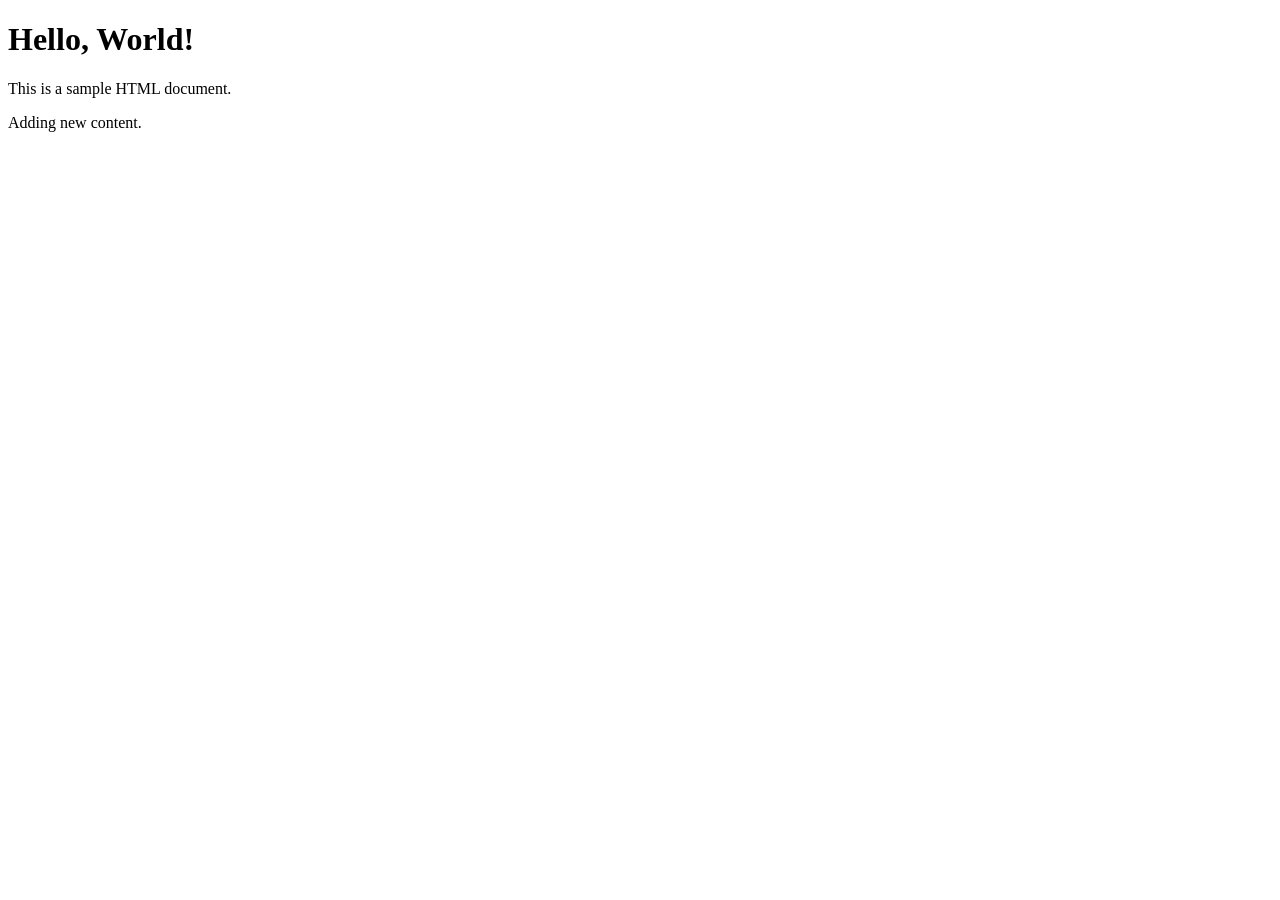
==== index.html @ e176e433 "Adding content" ====
<!DOCTYPE html>
<html lang="en">
<head>
    <meta charset="UTF-8">
    <meta name="viewport" content="width=device-width, initial-scale=1.0">
    <title>Document</title>
</head>
<body>
    <div class="container">
        <h1>Hello, World!</h1>
        <p>This is a sample HTML document.</p>
    </div>  

    <p>Adding new content.</p>
</body>
</html>
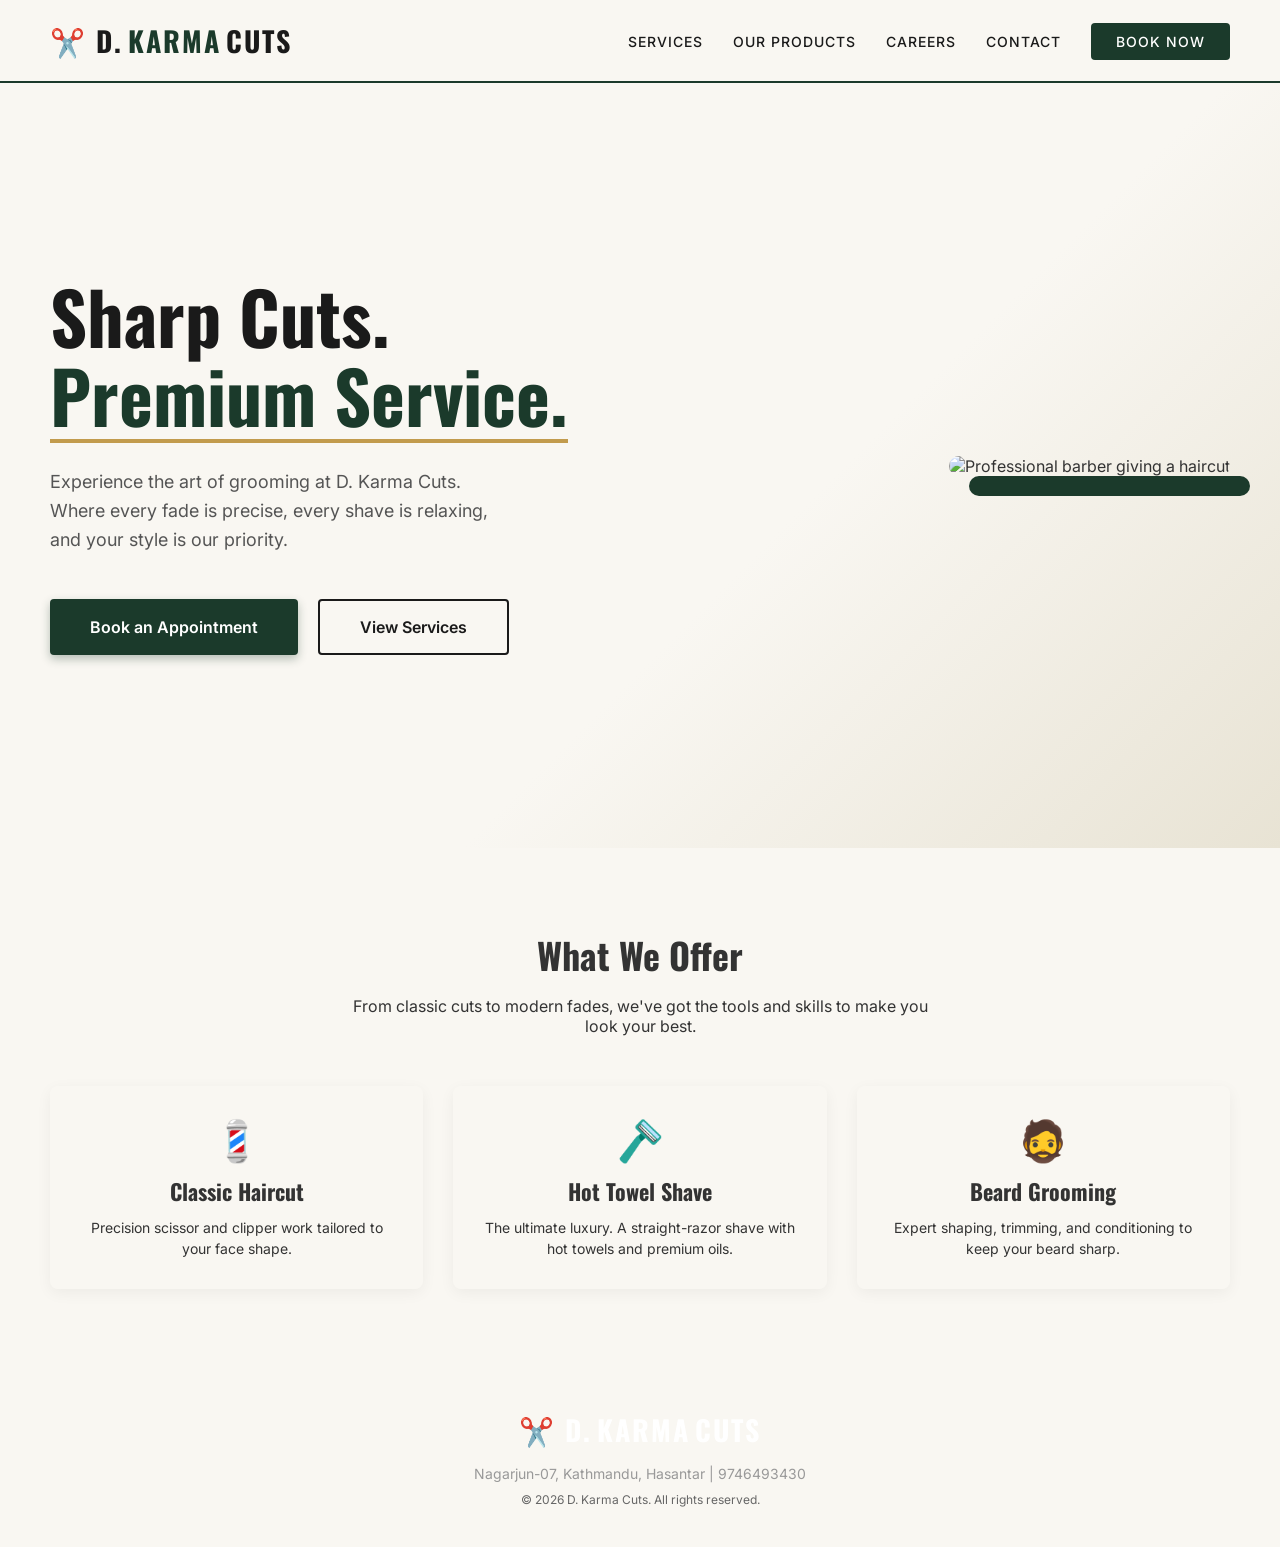
==== commit 96c981a4: "Updating index.html and contact.html page" ====
--- a/index.html
+++ b/index.html
@@ -3,14 +3,81 @@
 <head>
     <meta charset="UTF-8">
     <meta name="viewport" content="width=device-width, initial-scale=1.0">
-    <title>Document</title>
+    <title>D. Karma Cuts | Premium Barber Shop</title>
+    <link rel="stylesheet" href="style.css">
 </head>
 <body>
-    <div class="container">
-        <h1>Hello, World!</h1>
-        <p>This is a sample HTML document.</p>
-    </div>  
 
-    <p>Adding new content.</p>
+    <nav>
+        <div class="logo">✂️ D. <span>KARMA</span> CUTS</div>
+        <ul class="nav-links">
+            <li><a href="#services">Services</a></li>
+            <li><a href="#products">Our Products</a></li>
+            <li><a href="#Careers">Careers</a></li>
+            <li><a href="contact.html">Contact</a></li>
+            <li><a href="#book" class="book-btn">Book Now</a></li>
+        </ul>
+    </nav>
+
+    <header class="hero" id="home">
+        <div class="hero-content">
+            <h1 class="hero-title">
+                Sharp Cuts.<br>
+                <span>Premium Service.</span>
+            </h1>
+            <p class="hero-subtext">
+                Experience the art of grooming at D. Karma Cuts. 
+                Where every fade is precise, every shave is relaxing, 
+                and your style is our priority.
+            </p>
+            <div class="hero-buttons">
+                <a href="#book" class="cta-primary">Book an Appointment</a>
+                <a href="#services" class="cta-secondary">View Services</a>
+            </div>
+        </div>
+
+        <div class="hero-image-container">
+            <img src="https://images.unsplash.com/photo-1585747860715-2ba37e788b70?q=80&w=1000&auto=format&fit=crop" alt="Professional barber giving a haircut" class="hero-image">
+        </div>
+    </header>
+
+    <section id="services" style="padding: 80px 50px; background: var(--bg-light-gray); text-align: center;">
+        <h2 style="font-family: 'Oswald', sans-serif; font-size: 36px; color: var(--dark-gray); margin-bottom: 15px;">
+            What We <span style="border-bottom: 3px solid var(--pure-black); padding-bottom: 5px;">Offer</span>
+        </h2>
+        <p style="color: var(--mid-gray); margin-bottom: 50px; max-width: 600px; margin-left: auto; margin-right: auto;">
+            From classic cuts to modern fades, we've got the tools and skills to make you look your best.
+        </p>
+
+        <div style="display: flex; justify-content: center; gap: 30px; flex-wrap: wrap; max-width: 1200px; margin: 0 auto;">
+          
+            <div style="background: var(--pure-white); padding: 30px; border-radius: 8px; flex: 1; min-width: 250px; box-shadow: 0 4px 15px rgba(0,0,0,0.05); border: 1px solid var(--light-gray);">
+                <div style="font-size: 40px; margin-bottom: 10px;">💈</div>
+                <h3 style="font-family: 'Oswald', sans-serif; font-size: 22px; color: var(--dark-gray);">Classic Haircut</h3>
+                <p style="color: var(--mid-gray); font-size: 14px; line-height: 1.5; margin-top: 10px;">Precision scissor and clipper work tailored to your face shape.</p>
+            </div>
+
+            <div style="background: var(--pure-white); padding: 30px; border-radius: 8px; flex: 1; min-width: 250px; box-shadow: 0 4px 15px rgba(0,0,0,0.05); border: 1px solid var(--light-gray);">
+                <div style="font-size: 40px; margin-bottom: 10px;">🪒</div>
+                <h3 style="font-family: 'Oswald', sans-serif; font-size: 22px; color: var(--dark-gray);">Hot Towel Shave</h3>
+                <p style="color: var(--mid-gray); font-size: 14px; line-height: 1.5; margin-top: 10px;">The ultimate luxury. A straight-razor shave with hot towels and premium oils.</p>
+            </div>
+
+            <div style="background: var(--pure-white); padding: 30px; border-radius: 8px; flex: 1; min-width: 250px; box-shadow: 0 4px 15px rgba(0,0,0,0.05); border: 1px solid var(--light-gray);">
+                <div style="font-size: 40px; margin-bottom: 10px;">🧔</div>
+                <h3 style="font-family: 'Oswald', sans-serif; font-size: 22px; color: var(--dark-gray);">Beard Grooming</h3>
+                <p style="color: var(--mid-gray); font-size: 14px; line-height: 1.5; margin-top: 10px;">Expert shaping, trimming, and conditioning to keep your beard sharp.</p>
+            </div>
+        </div>
+    </section>
+
+    <footer style="background: var(--pure-black); color: #ffffff; padding: 40px 50px; text-align: center; border-top: 4px solid var(--light-gray);">
+        <div class="logo" style="justify-content: center; color: #ffffff; margin-bottom: 15px;">
+            ✂️ D. <span style="color: var(--light-gray);">KARMA</span> CUTS
+        </div>
+        <p style="color: #999; font-size: 14px; margin-bottom: 10px;">Nagarjun-07, Kathmandu, Hasantar | 9746493430</p>
+        <p style="color: #666; font-size: 12px;">&copy; 2026 D. Karma Cuts. All rights reserved.</p>
+    </footer>
+
 </body>
 </html>
--- a/style.css
+++ b/style.css
@@ -0,0 +1,256 @@
+@import url('https://fonts.googleapis.com/css2?family=Oswald:wght@500;700&family=Inter:wght@400;500&display=swap');
+
+* {
+    margin: 0;
+    padding: 0;
+    box-sizing: border-box;
+}
+
+body {
+    font-family: 'Inter', sans-serif;
+    color: #333333;
+    background-color: #F9F7F2;
+    overflow-x: hidden;
+}
+
+:root {
+    --brand-green: #1B3A2B;
+    --brand-gold: #C29B4D;
+    --bg-cream: #F9F7F2;
+    --bg-cream-dark: #e8e3d4;
+    --text-dark: #1A1A1A;
+    --text-gray: #555555;
+}
+
+nav {
+    display: flex;
+    justify-content: space-between;
+    align-items: center;
+    padding: 20px 50px;
+    background: var(--bg-cream);
+    border-bottom: 2px solid var(--brand-green);
+    position: sticky;
+    top: 0;
+    z-index: 1000;
+}
+
+.logo {
+    font-family: 'Oswald', sans-serif;
+    font-weight: 700;
+    font-size: 28px;
+    letter-spacing: 2px;
+    color: var(--text-dark);
+    display: flex;
+    align-items: center;
+    gap: 5px;
+}
+
+.logo span {
+    color: var(--brand-green);
+}
+
+.nav-links {
+    display: flex;
+    gap: 30px;
+    list-style: none;
+    align-items: center;
+}
+
+.nav-links a {
+    text-decoration: none;
+    color: var(--text-dark);
+    font-weight: 500;
+    text-transform: uppercase;
+    font-size: 14px;
+    letter-spacing: 1px;
+    transition: color 0.3s ease;
+}
+
+.nav-links a:hover {
+    color: var(--brand-gold);
+}
+
+.book-btn {
+    background: var(--brand-green);
+    color: #ffffff !important;
+    padding: 10px 25px;
+    border-radius: 4px;
+    transition: background 0.3s ease, transform 0.2s ease;
+}
+
+.book-btn:hover {
+    background: var(--brand-gold) !important;
+    transform: translateY(-2px);
+}
+
+.hero {
+    display: flex;
+    align-items: center;
+    justify-content: space-between;
+    padding: 80px 50px;
+    min-height: 85vh;
+    /* Diagonal gradient for a modern look */
+    background: linear-gradient(135deg, var(--bg-cream) 60%, var(--bg-cream-dark) 100%);
+    position: relative;
+}
+
+.hero-content {
+    max-width: 50%;
+}
+
+.hero-title {
+    font-family: 'Oswald', sans-serif;
+    font-weight: 700;
+    font-size: 72px;
+    line-height: 1.1;
+    color: var(--text-dark);
+    margin-bottom: 25px;
+}
+
+.hero-title span {
+    color: var(--brand-green);
+    display: inline-block;
+    padding-bottom: 5px;
+    border-bottom: 4px solid var(--brand-gold);
+}
+
+.hero-subtext {
+    font-size: 18px;
+    line-height: 1.6;
+    color: var(--text-gray);
+    margin-bottom: 45px;
+    max-width: 450px;
+}
+
+.hero-buttons {
+    display: flex;
+    gap: 20px;
+}
+
+.cta-primary {
+    background: var(--brand-green);
+    color: #ffffff;
+    padding: 18px 40px;
+    text-decoration: none;
+    font-weight: 600;
+    font-size: 16px;
+    border-radius: 4px;
+    transition: background 0.3s ease, transform 0.2s ease;
+    display: inline-block;
+    box-shadow: 0 4px 10px rgba(27, 58, 43, 0.3); /* Subtle shadow */
+}
+
+.cta-primary:hover {
+    background: var(--brand-gold);
+    transform: translateY(-3px);
+    box-shadow: 0 6px 15px rgba(194, 155, 77, 0.4);
+}
+
+.cta-secondary {
+    background: transparent;
+    color: var(--text-dark);
+    border: 2px solid var(--text-dark);
+    padding: 16px 40px; /* 2px padding less to account for border */
+    text-decoration: none;
+    font-weight: 600;
+    font-size: 16px;
+    border-radius: 4px;
+    transition: all 0.3s ease;
+}
+
+.cta-secondary:hover {
+    background: var(--text-dark);
+    color: #ffffff;
+    transform: translateY(-3px);
+}
+
+.hero-image-container {
+    position: relative;
+    max-width: 45%;
+}
+
+.hero-image {
+    width: 100%;
+    height: auto;
+    border-radius: 12px;
+    box-shadow: 20px 20px 0px var(--brand-green); /* Signature shadow */
+    object-fit: cover;
+    aspect-ratio: 4/3; /* Keeps image proportions consistent */
+}
+
+.floating-logo {
+    position: absolute;
+    top: -30px;
+    right: -30px;
+    background: #ffffff;
+    padding: 15px 25px;
+    border-radius: 50px;
+    box-shadow: 0 15px 40px rgba(0, 0, 0, 0.15);
+    font-family: 'Oswald', sans-serif;
+    font-weight: 700;
+    font-size: 22px;
+    color: var(--text-dark);
+    display: flex;
+    align-items: center;
+    gap: 12px;
+    z-index: 10;
+    transform: rotate(-5deg);
+}
+
+.floating-logo span {
+    color: var(--brand-green);
+}
+
+@media (max-width: 1024px) {
+    .hero-title { font-size: 60px; }
+    .floating-logo { padding: 10px 20px; font-size: 18px; top: -15px; right: -15px; }
+}
+
+@media (max-width: 900px) {
+    nav { padding: 15px 20px; }
+    
+    .nav-links {
+        display: none;
+    }
+    
+    .hero {
+        flex-direction: column-reverse;
+        padding: 60px 20px;
+        text-align: center;
+        min-height: auto;
+        gap: 50px;
+    }
+    
+    .hero-content {
+        max-width: 100%;
+    }
+    
+    .hero-title {
+        font-size: 42px;
+    }
+    
+    .hero-subtext {
+        margin: 0 auto 40px auto;
+        max-width: 100%;
+    }
+    
+    .hero-buttons {
+        justify-content: center;
+        flex-wrap: wrap;
+    }
+    
+    .hero-image-container {
+        max-width: 85%;
+    }
+    
+    .hero-image {
+        box-shadow: 10px 10px 0px var(--brand-green);
+    }
+    
+    .floating-logo {
+        top: -15px;
+        right: 0px;
+        font-size: 16px;
+        padding: 8px 15px;
+    }
+}
